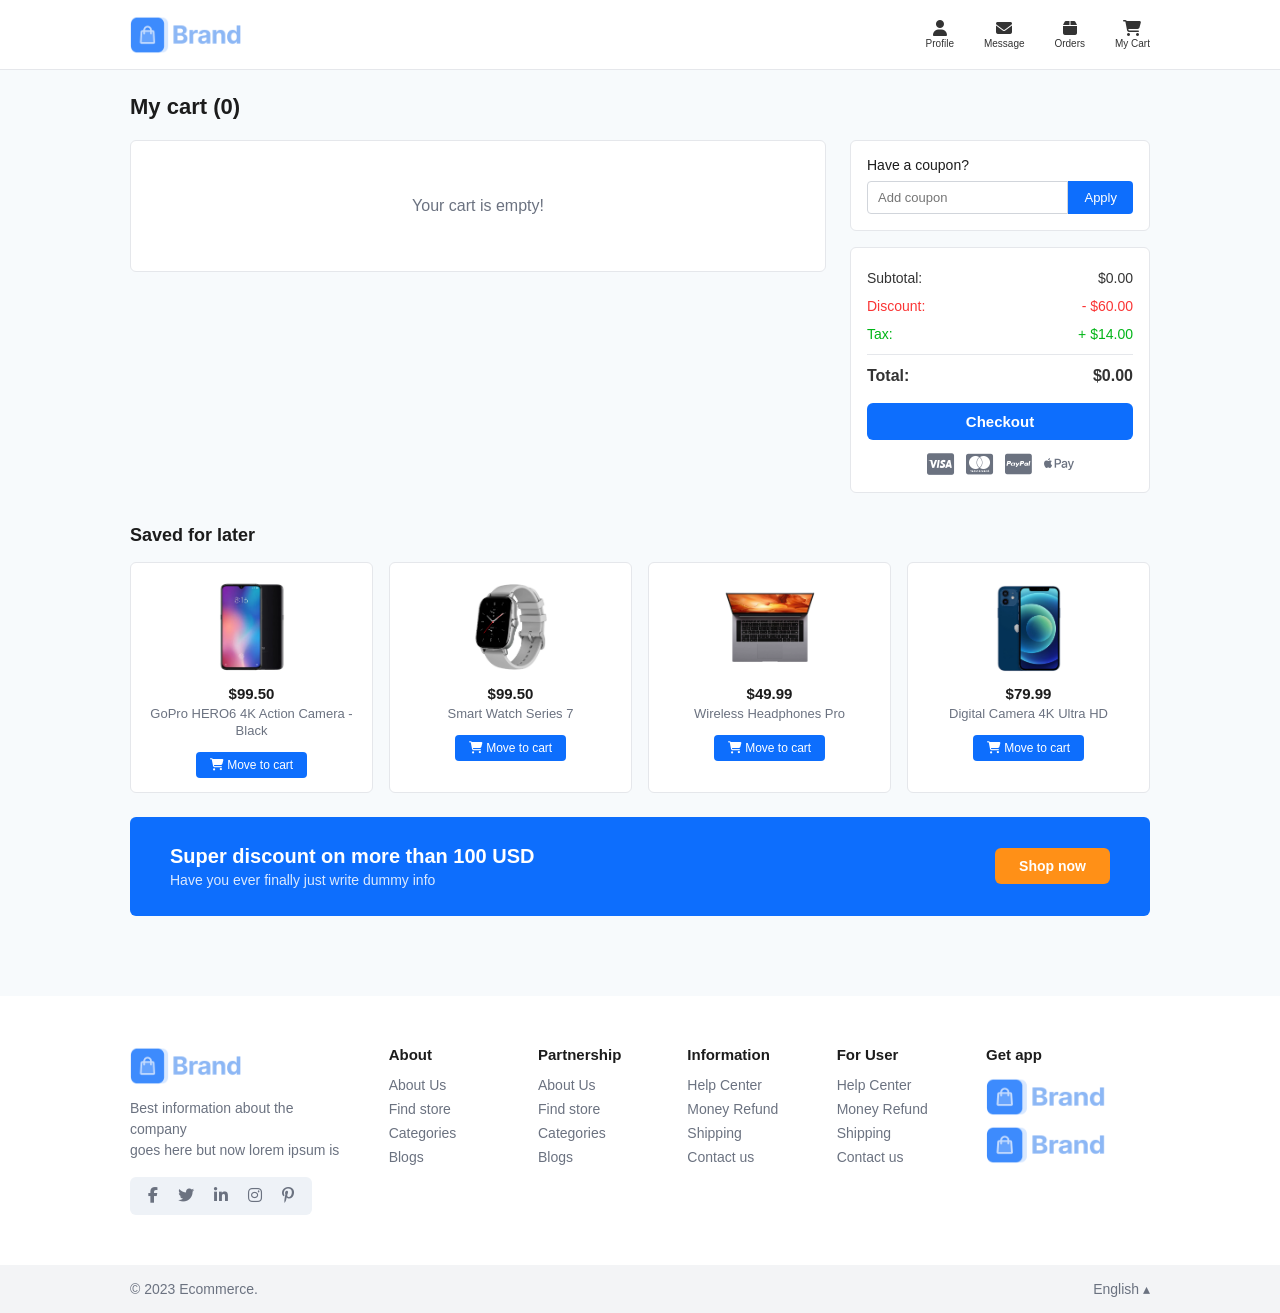
==== cart.html @ 54fa9e5b "Initial commit: complete ecommerce frontend with Home, Product Listing, Product Details, and Cart pa" ====
<!DOCTYPE html>
<html lang="en">
<head>
  <meta charset="UTF-8">
  <meta name="viewport" content="width=device-width, initial-scale=1.0">
  <title>Ecommerce - My Cart</title>
  <link rel="stylesheet" href="https://cdnjs.cloudflare.com/ajax/libs/font-awesome/6.5.0/css/all.min.css">
  <link rel="stylesheet" href="style.css">
</head>
<body>

<header>
  <div id="header">
    <button id="hamburger" class="ham" aria-label="Open menu">
      <i class="fa-solid fa-bars"></i>
    </button>
    <div class="logo">
      <a href="index.html"><img src="assets/Layout/Brand/logo-colored.png" alt="logo"></a>
    </div>
    <div class="head-icons">
      <a href="#" class="icon"><i class="fa-solid fa-user"></i><span>Profile</span></a>
      <a href="#" class="icon"><i class="fa-solid fa-envelope"></i><span>Message</span></a>
      <a href="#" class="icon"><i class="fa-solid fa-box"></i><span>Orders</span></a>
      <a href="cart.html" class="icon"><i class="fa-solid fa-cart-shopping"></i><span>My Cart</span></a>
    </div>
  </div>
</header>

<nav id="mobile-drawer" class="mobile-drawer" aria-hidden="true">
  <button id="drawer-close" class="drawer-close"><i class="fa-solid fa-xmark"></i></button>
  <ul>
    <li><a href="list_view.html">All category</a></li>
    <li><a href="#">Hot offers</a></li>
    <li><a href="#">Gift boxes</a></li>
    <li><a href="#">Projects</a></li>
    <li><a href="#">Help</a></li>
  </ul>
</nav>

<div class="cart-page">
  <h2 class="page-title" id="cartTitle">My cart (0)</h2>

  <div class="cart-grid">
    <div class="cart-main">
      <div class="cart-card" id="dynamic-cart-items">
        <p style="text-align:center;padding:40px 0;color:#6b7280">Your cart is empty!</p>
      </div>
    </div>

    <div class="cart-sidebar">
      <div class="coupon-section">
        <label>Have a coupon?</label>
        <div class="coupon-input">
          <input type="text" placeholder="Add coupon">
          <button class="btn-apply">Apply</button>
        </div>
      </div>

      <div class="summary-card">
        <div class="summary-row">
          <span>Subtotal:</span>
          <span id="subtotal-price">$0.00</span>
        </div>
        <div class="summary-row" style="color:#fa3434">
          <span>Discount:</span>
          <span>- $60.00</span>
        </div>
        <div class="summary-row" style="color:#00b517">
          <span>Tax:</span>
          <span>+ $14.00</span>
        </div>
        <div class="summary-row summary-total">
          <span>Total:</span>
          <span id="total-price">$0.00</span>
        </div>
        <button class="btn-checkout">Checkout</button>
        <div class="pay-icons">
          <i class="fab fa-cc-visa"></i>
          <i class="fab fa-cc-mastercard"></i>
          <i class="fab fa-cc-paypal"></i>
          <i class="fab fa-apple-pay"></i>
        </div>
      </div>
    </div>
  </div>

  <div class="saved-later-section">
    <h3>Saved for later</h3>
    <div class="saved-grid">
      <div class="saved-card">
        <div class="img-box"><img src="assets/Image/tech/tech-3.png" alt=""></div>
        <div class="saved-price">$99.50</div>
        <p class="saved-name">GoPro HERO6 4K Action Camera - Black</p>
        <button class="btn-move-cart"><i class="fa fa-shopping-cart"></i> Move to cart</button>
      </div>
      <div class="saved-card">
        <div class="img-box"><img src="assets/Image/tech/tech-8.png" alt=""></div>
        <div class="saved-price">$99.50</div>
        <p class="saved-name">Smart Watch Series 7</p>
        <button class="btn-move-cart"><i class="fa fa-shopping-cart"></i> Move to cart</button>
      </div>
      <div class="saved-card">
        <div class="img-box"><img src="assets/Image/tech/tech-7.png" alt=""></div>
        <div class="saved-price">$49.99</div>
        <p class="saved-name">Wireless Headphones Pro</p>
        <button class="btn-move-cart"><i class="fa fa-shopping-cart"></i> Move to cart</button>
      </div>
      <div class="saved-card">
        <div class="img-box"><img src="assets/Image/tech/tech-4.png" alt=""></div>
        <div class="saved-price">$79.99</div>
        <p class="saved-name">Digital Camera 4K Ultra HD</p>
        <button class="btn-move-cart"><i class="fa fa-shopping-cart"></i> Move to cart</button>
      </div>
    </div>
  </div>

  <div class="promo-banner">
    <div>
      <h2 class="promo-main-text">Super discount on more than 100 USD</h2>
      <p class="promo-sub-text">Have you ever finally just write dummy info</p>
    </div>
    <button class="promo-shop-btn">Shop now</button>
  </div>
</div>

<div class="footer">
  <div class="footer-grid">
    <div>
      <div class="brand"><img src="assets/Layout/Brand/logo-colored.png" alt=""></div>
      <p>Best information about the company <br> goes here but now lorem ipsum is</p>
      <div class="social">
        <a href="#"><i class="fa-brands fa-facebook-f"></i></a>
        <a href="#"><i class="fa-brands fa-twitter"></i></a>
        <a href="#"><i class="fa-brands fa-linkedin-in"></i></a>
        <a href="#"><i class="fa-brands fa-instagram"></i></a>
        <a href="#"><i class="fa-brands fa-pinterest-p"></i></a>
      </div>
    </div>
    <div>
      <h6>About</h6>
      <ul>
        <li>About Us</li>
        <li>Find store</li>
        <li>Categories</li>
        <li>Blogs</li>
      </ul>
    </div>
    <div>
      <h6>Partnership</h6>
      <ul>
        <li>About Us</li>
        <li>Find store</li>
        <li>Categories</li>
        <li>Blogs</li>
      </ul>
    </div>
    <div>
      <h6>Information</h6>
      <ul>
        <li>Help Center</li>
        <li>Money Refund</li>
        <li>Shipping</li>
        <li>Contact us</li>
      </ul>
    </div>
    <div>
      <h6>For User</h6>
      <ul>
        <li>Help Center</li>
        <li>Money Refund</li>
        <li>Shipping</li>
        <li>Contact us</li>
      </ul>
    </div>
    <div class="apps">
      <h6>Get app</h6>
      <img src="assets/Layout/Brand/logo-colored.png" alt="App Store" style="height:40px;margin-bottom:8px">
      <img src="assets/Layout/Brand/logo-colored.png" alt="Google Play" style="height:40px">
    </div>
  </div>
</div>

<div class="bottom-bar">
  <div class="bottom-inner">
    <span>&copy; 2023 Ecommerce.</span>
    <span>English &blacktriangle;</span>
  </div>
</div>

<script src="script.js"></script>
</body>
</html>
---- style.css ----
* {
  margin: 0;
  padding: 0;
  box-sizing: border-box;
}

body {
  font-family: -apple-system, BlinkMacSystemFont, "Segoe UI", Roboto, Helvetica, Arial, sans-serif;
  background: #f7fafc;
  color: #1c1c1c;
  width: 100%;
}

a { text-decoration: none; color: inherit; }
ul { list-style: none; }
img { max-width: 100%; display: block; }
button { cursor: pointer; font-family: inherit; }
input, select, textarea { font-family: inherit; outline: none; }

.container {
  max-width: 1440px;
  margin: 0 auto;
  padding: 0 130px;
}

header {
  width: 100%;
  height: 70px;
  background: #fff;
  border-bottom: 1px solid #e5e7eb;
  display: flex;
  align-items: center;
}

#header {
  display: flex;
  align-items: center;
  justify-content: space-between;
  width: 100%;
  max-width: 1440px;
  margin: 0 auto;
  padding: 0 130px;
  height: 50px;
}

.ham { display: none; background: none; border: none; font-size: 22px; color: #333; }

.logo img { height: 40px; width: auto; }

.search_bar {
  display: flex;
  align-items: center;
  width: 54%;
  height: 36px;
}

.search_bar .search {
  width: 55%;
  height: 100%;
  padding: 0 12px;
  border: 2px solid #0d6efd;
  border-right: none;
  border-radius: 6px 0 0 6px;
  font-size: 13px;
}

.search_bar .category {
  width: 30%;
  height: 100%;
  border: 2px solid #0d6efd;
  border-left: none;
  border-right: none;
  padding: 0 8px;
  font-size: 13px;
  background: #fff;
  cursor: pointer;
}

.search_btn {
  width: 15%;
  height: 100%;
  border: 2px solid #0d6efd;
  border-left: none;
  border-radius: 0 6px 6px 0;
  background: #0d6efd;
  color: #fff;
  font-size: 13px;
  font-weight: 500;
  transition: background 0.2s;
}

.search_btn:hover { background: #0b5ed7; }

.head-icons {
  width: 22%;
  display: flex;
  justify-content: space-between;
}

.head-icons .icon {
  display: flex;
  flex-direction: column;
  align-items: center;
  font-size: 10px;
  color: #333;
  transition: color 0.2s;
}

.head-icons .icon i { font-size: 16px; margin-bottom: 2px; }
.head-icons .icon:hover { color: #0d6efd; }

.main-nav {
  width: 100%;
  background: #fff;
  border-bottom: 1px solid #e5e7eb;
  display: flex;
  justify-content: center;
}

.main-nav-inner {
  display: flex;
  justify-content: space-between;
  align-items: center;
  width: 100%;
  max-width: 1440px;
  padding: 0 130px;
  height: 48px;
}

.nav-left { display: flex; align-items: center; gap: 4px; }

.hamburger {
  display: flex;
  align-items: center;
  gap: 6px;
  background: none;
  border: none;
  font-size: 14px;
  font-weight: 500;
  color: #333;
  padding: 4px 12px 4px 4px;
}

.hamburger i { font-size: 18px; }
.hamburger:hover { color: #0d6efd; }

.nav-links { display: flex; align-items: center; gap: 2px; }

.nav-links li a {
  font-size: 13px;
  color: #333;
  padding: 6px 10px;
  border-radius: 4px;
  transition: all 0.2s;
}

.nav-links li a:hover { color: #0d6efd; background: #f0f4ff; }

.nav-links select {
  font-size: 13px;
  border: none;
  background: none;
  padding: 6px 4px;
  cursor: pointer;
  color: #333;
}

.nav-right { display: flex; align-items: center; gap: 12px; }

.nav-right select {
  font-size: 13px;
  border: none;
  background: none;
  cursor: pointer;
  color: #333;
  padding: 4px;
}

.ship-to {
  display: flex;
  align-items: center;
  gap: 6px;
  font-size: 13px;
  cursor: pointer;
  position: relative;
}

.ship-to .flag-icon { width: 20px; height: 14px; object-fit: cover; border-radius: 2px; }

.dropdown-content {
  display: none;
  position: absolute;
  top: 100%;
  left: 0;
  background: #fff;
  border: 1px solid #e5e7eb;
  border-radius: 6px;
  box-shadow: 0 4px 12px rgba(0,0,0,0.1);
  z-index: 100;
  min-width: 160px;
}

.dropdown-content.show { display: block; }

.dropdown-content a {
  display: flex;
  align-items: center;
  gap: 8px;
  padding: 8px 12px;
  font-size: 13px;
  transition: background 0.2s;
}

.dropdown-content a:hover { background: #f0f4ff; }

.dropdown-content a img { width: 20px; height: 14px; object-fit: cover; border-radius: 2px; }

.hero_section {
  max-width: 1440px;
  margin: 0 auto;
  padding: 20px 130px;
  display: flex;
  flex-direction: column;
  gap: 20px;
}

.section1 {
  display: flex;
  gap: 10px;
  background: #fff;
  border-radius: 6px;
  padding: 15px;
  height: 380px;
}

.type_list {
  width: 21%;
  height: 100%;
}

.type_list ul { display: flex; flex-direction: column; }

.type_list ul li {
  padding: 8px 0 8px 4px;
}

.type_list ul li a {
  font-size: 14px;
  color: #333;
  padding: 8px 12px;
  border-radius: 6px;
  display: block;
  transition: all 0.2s;
}

.type_list ul li a:hover {
  color: #0d6efd;
  background: #f0f4ff;
  font-weight: 500;
}

.image_sec {
  width: 67%;
  height: 100%;
  background-image: url('assets/Image/backgrounds/hero-banner.png');
  background-size: cover;
  background-position: center;
  border-radius: 6px;
  display: flex;
  align-items: center;
}

.img_content { margin-left: 40px; }

.img_content .p {
  font-size: 22px;
  font-weight: 500;
  color: #333;
}

.img_content h2 {
  font-size: 30px;
  font-weight: 700;
  color: #1c1c1c;
  margin-top: 4px;
}

.img_content .learn-more {
  margin-top: 20px;
  padding: 10px 24px;
  font-size: 14px;
  font-weight: 600;
  color: #1c1c1c;
  background: #dee2e7;
  border: none;
  border-radius: 6px;
  transition: all 0.3s;
}

.img_content .learn-more:hover {
  color: #fff;
  background: #0d6efd;
}

.widget-container {
  width: 22%;
  height: 100%;
  display: flex;
  flex-direction: column;
  gap: 8px;
}

.card {
  border-radius: 6px;
  padding: 12px;
  flex: 1;
  display: flex;
  flex-direction: column;
  justify-content: center;
}

.card-user { background: #eef7ff; }

.user-header {
  display: flex;
  align-items: center;
  gap: 10px;
  margin-bottom: 8px;
}

.avatar {
  width: 44px;
  height: 44px;
  background: #cce5ff;
  border-radius: 50%;
  display: flex;
  align-items: center;
  justify-content: center;
}

.avatar svg { width: 26px; height: 26px; fill: #fff; }

.greeting { font-size: 14px; color: #333; line-height: 1.4; }

.btn-group { display: flex; flex-direction: column; gap: 4px; }

.btn { width: 100%; padding: 7px; border-radius: 6px; font-size: 13px; font-weight: 600; border: none; transition: all 0.3s; }

.btn-primary { background: #0d6efd; color: #fff; }
.btn-primary:hover { background: #0b5ed7; }

.btn-secondary { background: #fff; color: #0d6efd; box-shadow: 0 1px 4px rgba(0,0,0,0.08); }
.btn-secondary:hover { background: #f0f4ff; }

.card-promo { background: #f5883d; color: #fff; }
.card-promo p { font-size: 14px; line-height: 1.4; }

.card-quote { background: #5bc0c4; color: #fff; }
.card-quote p { font-size: 14px; line-height: 1.4; }

.section-wrapper {
  background: #fff;
  border: 1px solid #e5e7eb;
  border-radius: 6px;
  overflow: hidden;
  display: flex;
}

.deals-info {
  width: 250px;
  padding: 20px;
  border-right: 1px solid #e5e7eb;
  flex-shrink: 0;
}

.deals-info h3 { font-size: 18px; font-weight: 600; margin-bottom: 4px; }
.deals-info p { font-size: 13px; color: #8b96a5; }

.countdown {
  display: flex;
  gap: 6px;
  margin-top: 16px;
}

.timer-box {
  background: #606060;
  color: #fff;
  padding: 8px;
  border-radius: 4px;
  text-align: center;
  width: 48px;
}

.timer-box span { font-size: 10px; display: block; }

.deals-flex-container {
  display: flex;
  flex: 1;
}

.deal-item {
  flex: 1;
  padding: 15px;
  text-align: center;
  border-right: 1px solid #eee;
  display: flex;
  flex-direction: column;
  align-items: center;
  justify-content: center;
}

.deal-item:last-child { border-right: none; }

.deal-item img {
  width: 100px;
  height: 100px;
  object-fit: contain;
  transition: transform 0.3s;
}

.deal-item:hover img { transform: scale(1.15); }

.deal-item p { font-size: 13px; color: #333; margin-top: 8px; }

.discount-tag {
  background: #ffe3e3;
  color: #eb001b;
  padding: 3px 10px;
  border-radius: 20px;
  font-size: 11px;
  margin-top: 6px;
  font-weight: 600;
}

.banner-side {
  width: 280px;
  flex-shrink: 0;
  background-size: cover;
  background-position: center;
  display: flex;
  align-items: center;
}

.banner_content { margin-left: 20px; }

.banner_content h3 {
  font-size: 22px;
  font-weight: 700;
  color: #1c1c1c;
  line-height: 1.2;
}

.source-btn {
  background: #fff;
  border: none;
  padding: 8px 16px;
  border-radius: 6px;
  margin-top: 16px;
  font-weight: 600;
  cursor: pointer;
  transition: all 0.3s;
}

.source-btn:hover { background: #0d6efd; color: #fff; }

.items-container-flex {
  display: flex;
  flex-wrap: wrap;
  flex: 1;
}

.flex-item {
  width: 25%;
  padding: 12px;
  border-right: 1px solid #eee;
  border-bottom: 1px solid #eee;
  display: flex;
  justify-content: space-between;
  align-items: center;
}

.flex-item:nth-child(4n) { border-right: none; }
.flex-item:nth-last-child(-n+4) { border-bottom: none; }

.flex-item .text h4 { font-size: 14px; font-weight: 600; }
.flex-item .text p { font-size: 12px; color: #8b96a5; margin-top: 2px; }

.flex-item img {
  width: 70px;
  height: 70px;
  object-fit: contain;
  transition: transform 0.3s;
}

.flex-item:hover img { transform: scale(1.2); }

.section-5 {
  display: flex;
  justify-content: space-between;
  align-items: center;
  padding: 40px;
  background: linear-gradient(135deg, #1a365d 0%, #2a4a7f 100%);
  color: #fff;
  min-height: 320px;
}

.inquiry-content { max-width: 440px; }

.inquiry-content h2 {
  font-size: 28px;
  font-weight: 600;
  line-height: 1.2;
  margin-bottom: 12px;
}

.inquiry-content p {
  font-size: 15px;
  opacity: 0.9;
  line-height: 1.5;
}

.inquiry-form-card {
  background: #fff;
  padding: 28px;
  border-radius: 8px;
  width: 460px;
  color: #1c1c1c;
  box-shadow: 0 4px 20px rgba(0,0,0,0.15);
}

.inquiry-form-card h3 {
  font-size: 18px;
  margin-bottom: 16px;
  font-weight: 600;
}

.form-group { margin-bottom: 12px; }

.form-group input,
.form-group textarea,
.form-group select {
  width: 100%;
  padding: 10px 12px;
  border: 1px solid #e3e8ee;
  border-radius: 6px;
  font-size: 14px;
}

.form-group textarea { height: 70px; resize: none; }

.form-row-flex { display: flex; gap: 10px; }
.form-row-flex .form-group { flex: 1; }

.btn-inquiry {
  background: #0d6efd;
  color: #fff;
  border: none;
  padding: 11px 24px;
  border-radius: 6px;
  font-weight: 600;
  font-size: 14px;
  transition: background 0.2s;
}

.btn-inquiry:hover { background: #0b5ed7; }

.main-Section_6 { margin-top: 20px; }

.ttl {
  font-size: 20px;
  font-weight: 600;
  margin-bottom: 20px;
  color: #333;
}

.grid-container {
  display: grid;
  grid-template-columns: repeat(5, 1fr);
  gap: 16px;
}

.product-card1 {
  background: #fff;
  border: 1px solid #e5e7eb;
  border-radius: 8px;
  padding: 14px;
  display: flex;
  flex-direction: column;
  transition: box-shadow 0.3s, transform 0.3s;
}

.product-card1:hover {
  box-shadow: 0 4px 12px rgba(0,0,0,0.1);
  transform: translateY(-2px);
}

.img-box {
  height: 130px;
  display: flex;
  align-items: center;
  justify-content: center;
  margin-bottom: 10px;
}

.img-box img {
  max-height: 100%;
  max-width: 100%;
  object-fit: contain;
  transition: transform 0.3s;
}

.img-box:hover img { transform: scale(1.15); }

.product-card1 .price {
  font-weight: 700;
  font-size: 16px;
  color: #1c1c1c;
}

.product-card1 .desc {
  font-size: 13px;
  color: #6b7280;
  margin-top: 4px;
  line-height: 1.3;
}

.services-wrapper { margin-top: 20px; }
.services-wrapper h3 { font-size: 18px; font-weight: 600; margin-bottom: 16px; }

.services-grid {
  display: grid;
  grid-template-columns: repeat(4, 1fr);
  gap: 16px;
}

.service-card {
  border: 1px solid #e5e7eb;
  background: #fff;
  border-radius: 8px;
  overflow: hidden;
  transition: box-shadow 0.3s, transform 0.3s;
}

.service-card:hover {
  box-shadow: 0 4px 12px rgba(0,0,0,0.1);
  transform: translateY(-2px);
}

.service-img {
  height: 130px;
  background-size: cover;
  background-position: center;
  position: relative;
}

.service-icon {
  width: 42px;
  height: 42px;
  background: #e6effa;
  border-radius: 50%;
  display: flex;
  align-items: center;
  justify-content: center;
  position: absolute;
  right: 12px;
  bottom: -21px;
  box-shadow: 0 2px 6px rgba(0,0,0,0.1);
}

.service-icon i { font-size: 18px; color: #0d6efd; }

.service-body {
  padding: 28px 14px 14px;
  font-size: 14px;
  font-weight: 500;
  color: #333;
}

.suppliers { margin: 40px 0; }
.suppliers h3 { font-size: 18px; font-weight: 600; margin-bottom: 16px; }

.suppliers-grid {
  display: grid;
  grid-template-columns: repeat(5, 1fr);
  gap: 20px 40px;
}

.supplier {
  display: flex;
  align-items: center;
  gap: 10px;
}

.supplier img { width: 28px; height: 20px; object-fit: cover; border-radius: 2px; }

.supplier span {
  font-size: 14px;
  font-weight: 500;
  display: block;
}

.supplier small {
  font-size: 12px;
  color: #6b7280;
}

.newsletter {
  background: #e5e7eb;
  padding: 50px 0;
  text-align: center;
  width: 100%;
}

.newsletter-inner {
  max-width: 500px;
  margin: 0 auto;
}

.newsletter h3 { font-size: 20px; font-weight: 600; margin-bottom: 6px; }
.newsletter p { font-size: 14px; color: #6b7280; margin-bottom: 20px; }

.newsletter-form {
  display: flex;
  justify-content: center;
}

.newsletter-form input {
  padding: 10px 14px;
  width: 300px;
  border: 1px solid #d1d5db;
  border-radius: 6px 0 0 6px;
  font-size: 14px;
}

.newsletter-form button {
  padding: 10px 20px;
  border: none;
  background: #0d6efd;
  color: #fff;
  border-radius: 0 6px 6px 0;
  font-size: 14px;
  font-weight: 500;
  transition: background 0.2s;
}

.newsletter-form button:hover { background: #0b5ed7; }

.footer {
  background: #fff;
  padding: 50px 130px;
  width: 100%;
}

.footer-grid {
  display: grid;
  grid-template-columns: 2fr 1fr 1fr 1fr 1fr 1.5fr;
  gap: 40px;
  max-width: 1440px;
  margin: 0 auto;
}

.footer .brand img { height: 40px; margin-bottom: 12px; }

.footer p {
  font-size: 14px;
  color: #6b7280;
  line-height: 1.5;
  margin-bottom: 16px;
}

.social {
  display: flex;
  gap: 0;
  background: #eef2f7;
  border-radius: 6px;
  padding: 6px 8px;
  width: fit-content;
}

.social a {
  color: #6b7280;
  font-size: 16px;
  padding: 4px 10px;
  transition: color 0.2s;
}

.social a:hover { color: #0d6efd; }

.footer h6 {
  font-size: 15px;
  font-weight: 600;
  margin-bottom: 14px;
}

.footer ul li {
  font-size: 14px;
  color: #6b7280;
  margin-bottom: 8px;
  cursor: pointer;
  transition: color 0.2s;
}

.footer ul li:hover { color: #0d6efd; }

.apps img {
  width: 140px;
  margin-bottom: 8px;
}

.bottom-bar {
  background: #f3f4f6;
  padding: 16px 130px;
  width: 100%;
}

.bottom-inner {
  display: flex;
  justify-content: space-between;
  font-size: 14px;
  color: #6b7280;
  max-width: 1440px;
  margin: 0 auto;
}

/* ===== Product Listing Page ===== */
.listing-container {
  max-width: 1440px;
  margin: 0 auto;
  padding: 16px 130px 40px;
}

.breadcrumb {
  font-size: 13px;
  color: #888;
  margin-bottom: 16px;
}

.listing-layout {
  display: flex;
  gap: 24px;
}

.sidebar {
  width: 240px;
  flex-shrink: 0;
}

.filter-group {
  border-top: 1px solid #e5e7eb;
  padding: 16px 0;
}

.filter-group h3 {
  font-size: 14px;
  font-weight: 600;
  margin-bottom: 10px;
}

.filter-group ul { font-size: 13px; color: #555; }
.filter-group ul li { margin: 7px 0; cursor: pointer; }
.filter-group ul li:hover { color: #0d6efd; }

.filter-group label {
  display: flex;
  align-items: center;
  gap: 6px;
  font-size: 13px;
  margin: 6px 0;
  color: #444;
  cursor: pointer;
}

.see-all { color: #0d6efd; font-size: 12px; cursor: pointer; margin-top: 4px; }

.price-inputs { display: flex; gap: 6px; margin: 10px 0; }
.price-inputs input {
  width: 50%;
  padding: 7px;
  border: 1px solid #d1d5db;
  border-radius: 4px;
  font-size: 12px;
}

.apply-btn {
  width: 100%;
  padding: 7px;
  color: #0d6efd;
  background: #fff;
  border: 1px solid #d1d5db;
  border-radius: 4px;
  font-weight: 600;
  font-size: 12px;
  transition: all 0.2s;
}

.apply-btn:hover { background: #0d6efd; color: #fff; }

.listing-content { flex: 1; }

.top-bar {
  display: flex;
  justify-content: space-between;
  align-items: center;
  background: #fff;
  padding: 10px 16px;
  border: 1px solid #e5e7eb;
  border-radius: 6px;
  margin-bottom: 16px;
}

.top-bar .items-count { font-size: 13px; color: #6b7280; }

.top-bar .sort-select {
  font-size: 13px;
  padding: 4px 8px;
  border: 1px solid #d1d5db;
  border-radius: 4px;
  background: #fff;
}

.view-switchers {
  display: flex;
  border: 1px solid #d1d5db;
  border-radius: 4px;
  overflow: hidden;
}

.view-switchers button {
  padding: 6px 12px;
  background: #fff;
  border: none;
  border-right: 1px solid #d1d5db;
  font-size: 16px;
  cursor: pointer;
  color: #6b7280;
  transition: all 0.2s;
}

.view-switchers button:last-child { border-right: none; }
.view-switchers button.active { background: #e9ecef; color: #0d6efd; }

.tags {
  margin-bottom: 16px;
  display: flex;
  gap: 8px;
  flex-wrap: wrap;
}

.tags span {
  border: 1px solid #0d6efd;
  color: #444;
  padding: 4px 12px;
  border-radius: 4px;
  font-size: 12px;
  display: flex;
  align-items: center;
  gap: 6px;
  cursor: pointer;
}

.tags .clear-all { color: #0d6efd; border: none; font-weight: 600; }

.grid-view {
  display: grid;
  grid-template-columns: repeat(3, 1fr);
  gap: 16px;
}

.list-view {
  display: flex;
  flex-direction: column;
  gap: 12px;
}

.product-card {
  background: #fff;
  border: 1px solid #e5e7eb;
  border-radius: 6px;
  padding: 14px;
  position: relative;
  transition: box-shadow 0.3s;
}

.product-card:hover { box-shadow: 0 2px 8px rgba(0,0,0,0.08); }

.grid-view .product-img {
  width: 100%;
  height: 170px;
  object-fit: contain;
  margin-bottom: 10px;
}

.list-view .product-card {
  display: flex;
  gap: 20px;
  align-items: center;
}

.list-view .product-img {
  width: 160px;
  height: 160px;
  object-fit: contain;
  flex-shrink: 0;
}

.list-view .details { flex: 1; }
.list-view .description { font-size: 13px; color: #6b7280; margin: 6px 0; }

.product-card .price {
  font-weight: 700;
  font-size: 17px;
  color: #1c1c1c;
}

.old-price {
  color: #999;
  text-decoration: line-through;
  font-size: 13px;
  margin-left: 6px;
  font-weight: 400;
}

.product-card .title {
  font-size: 14px;
  margin: 6px 0;
  color: #333;
  font-weight: 500;
}

.rating {
  color: #ff9017;
  font-size: 13px;
  margin-bottom: 6px;
}

.wishlist {
  position: absolute;
  right: 12px;
  top: 12px;
  background: #fff;
  border: 1px solid #e5e7eb;
  padding: 5px 7px;
  border-radius: 4px;
  color: #0d6efd;
  cursor: pointer;
  font-size: 15px;
  transition: all 0.2s;
}

.wishlist:hover { background: #fee2e2; border-color: #fecaca; color: #ef4444; }

.pagination-bar {
  display: flex;
  justify-content: flex-end;
  align-items: center;
  gap: 12px;
  margin-top: 24px;
}

.pagination-info { font-size: 13px; color: #6b7280; }

.pagination-buttons {
  display: flex;
  border: 1px solid #d1d5db;
  border-radius: 6px;
  background: #fff;
  overflow: hidden;
}

.pagination-buttons button {
  padding: 7px 14px;
  border: none;
  border-right: 1px solid #d1d5db;
  background: #fff;
  cursor: pointer;
  font-size: 13px;
  transition: all 0.2s;
}

.pagination-buttons button:last-child { border-right: none; }
.pagination-buttons button.active { background: #0d6efd; color: #fff; }
.pagination-buttons button:hover:not(.active) { background: #f3f4f6; }

/* ===== Product Details Page ===== */
.product-detail-container {
  max-width: 1440px;
  margin: 0 auto;
  padding: 16px 130px 40px;
}

.detail-layout {
  display: flex;
  gap: 20px;
  margin-bottom: 20px;
}

.product-gallery {
  width: 340px;
  background: #fff;
  padding: 20px;
  border-radius: 6px;
  border: 1px solid #e5e7eb;
  flex-shrink: 0;
}

.main-image {
  width: 100%;
  height: 300px;
  display: flex;
  align-items: center;
  justify-content: center;
  margin-bottom: 12px;
  border: 1px solid #e5e7eb;
  border-radius: 4px;
  background: #f9fafb;
}

.main-image img {
  max-width: 100%;
  max-height: 100%;
  object-fit: contain;
}

.thumbnails {
  display: flex;
  gap: 8px;
}

.thumbnail {
  width: 48px;
  height: 48px;
  border: 1px solid #e5e7eb;
  border-radius: 4px;
  padding: 2px;
  cursor: pointer;
  transition: border-color 0.2s;
  background: #f9fafb;
}

.thumbnail.active { border-color: #0d6efd; }

.thumbnail img {
  width: 100%;
  height: 100%;
  object-fit: cover;
}

.product-info {
  flex: 1;
  background: #fff;
  padding: 20px;
  border-radius: 6px;
  border: 1px solid #e5e7eb;
}

.stock-status {
  color: #198754;
  font-size: 13px;
  font-weight: 500;
  display: flex;
  align-items: center;
  gap: 4px;
  margin-bottom: 8px;
}

.product-title {
  font-size: 20px;
  font-weight: 600;
  margin-bottom: 10px;
  line-height: 1.3;
}

.product-meta {
  display: flex;
  align-items: center;
  gap: 16px;
  font-size: 13px;
  color: #6b7280;
  margin-bottom: 16px;
}

.pricing-tiers {
  display: flex;
  background: #fef4ea;
  padding: 14px;
  border-radius: 6px;
  margin-bottom: 20px;
}

.tier {
  flex: 1;
  border-right: 1px solid #f2e2d5;
  padding: 0 14px;
}

.tier:last-child { border-right: none; }
.tier:first-child { padding-left: 0; color: #d9381e; }

.tier-price {
  font-size: 18px;
  font-weight: 700;
  margin-bottom: 2px;
}

.tier-qty { font-size: 12px; color: #888; }

.details-list {
  display: grid;
  grid-template-columns: 120px 1fr;
  gap: 10px;
  font-size: 14px;
  border-top: 1px solid #f0f0f0;
  padding-top: 16px;
}

.details-label { color: #888; }
.details-value { color: #333; }

.supplier-card {
  width: 280px;
  background: #fff;
  padding: 20px;
  border-radius: 6px;
  border: 1px solid #e5e7eb;
  flex-shrink: 0;
}

.supplier-header {
  display: flex;
  align-items: center;
  gap: 12px;
  margin-bottom: 16px;
  border-bottom: 1px solid #f0f0f0;
  padding-bottom: 14px;
}

.supplier-avatar {
  width: 40px;
  height: 40px;
  background: #c4f1e5;
  color: #1aa179;
  display: flex;
  align-items: center;
  justify-content: center;
  font-size: 20px;
  font-weight: bold;
  border-radius: 4px;
}

.supplier-name-block .title { font-size: 12px; color: #6b7280; }
.supplier-name-block .name { font-size: 14px; font-weight: 600; }

.supplier-features { margin-bottom: 16px; }
.supplier-features li {
  font-size: 13px;
  color: #6b7280;
  margin-bottom: 8px;
  display: flex;
  align-items: center;
  gap: 6px;
}

.supplier-card .btn {
  width: 100%;
  padding: 9px;
  text-align: center;
  border-radius: 4px;
  font-size: 14px;
  font-weight: 500;
  cursor: pointer;
  margin-bottom: 8px;
  border: 1px solid transparent;
  transition: all 0.2s;
}

.supplier-card .btn-primary { background: #0d6efd; color: #fff; }
.supplier-card .btn-primary:hover { background: #0b5ed7; }

.supplier-card .btn-outline {
  background: #fff;
  color: #0d6efd;
  border-color: #e5e7eb;
}

.supplier-card .btn-outline:hover { background: #f0f4ff; }

.save-for-later {
  text-align: center;
  font-size: 13px;
  color: #0d6efd;
  cursor: pointer;
  display: flex;
  align-items: center;
  justify-content: center;
  gap: 4px;
}

.detail-bottom {
  display: flex;
  gap: 20px;
  align-items: flex-start;
}

.detail-main-content {
  flex: 1;
  background: #fff;
  border-radius: 6px;
  border: 1px solid #e5e7eb;
}

.tabs {
  display: flex;
  border-bottom: 1px solid #e5e7eb;
  padding: 0 20px;
}

.tab {
  padding: 14px 20px;
  font-size: 14px;
  color: #6b7280;
  cursor: pointer;
  border-bottom: 2px solid transparent;
  transition: all 0.2s;
}

.tab.active { color: #0d6efd; border-bottom-color: #0d6efd; font-weight: 500; }

.tab-content { padding: 24px; }

.description-text {
  font-size: 14px;
  color: #6b7280;
  line-height: 1.6;
  margin-bottom: 20px;
}

.specs-table {
  width: 100%;
  border-collapse: collapse;
}

.specs-table td {
  border: 1px solid #e5e7eb;
  padding: 10px 14px;
  font-size: 13px;
}

.specs-table td:first-child {
  width: 30%;
  background: #fafafa;
  color: #6b7280;
}

.detail-sidebar {
  width: 280px;
  background: #fff;
  padding: 20px;
  border-radius: 6px;
  border: 1px solid #e5e7eb;
  flex-shrink: 0;
}

.detail-sidebar h4 {
  font-size: 14px;
  font-weight: 600;
  margin-bottom: 14px;
}

.rec-list { display: flex; flex-direction: column; gap: 14px; }

.rec-item {
  display: flex;
  gap: 10px;
  align-items: center;
}

.rec-img {
  width: 50px;
  height: 50px;
  border: 1px solid #e5e7eb;
  border-radius: 4px;
  display: flex;
  align-items: center;
  justify-content: center;
  background: #f9fafb;
  flex-shrink: 0;
}

.rec-img img { max-width: 90%; max-height: 90%; object-fit: contain; }

.rec-title {
  font-size: 13px;
  color: #333;
  margin-bottom: 2px;
  line-height: 1.2;
  display: -webkit-box;
  -webkit-line-clamp: 2;
  -webkit-box-orient: vertical;
  overflow: hidden;
}

.rec-price { font-size: 13px; color: #888; }

.related-products {
  background: #fff;
  border: 1px solid #e5e7eb;
  border-radius: 6px;
  padding: 20px;
  margin-top: 20px;
}

.related-title {
  font-size: 18px;
  font-weight: 600;
  margin-bottom: 20px;
}

.related-grid {
  display: grid;
  grid-template-columns: repeat(6, 1fr);
  gap: 16px;
}

.related-item {
  text-align: center;
}

.related-img-bg {
  background: #fff;
  border-radius: 6px;
  aspect-ratio: 1;
  display: flex;
  align-items: center;
  justify-content: center;
  margin-bottom: 8px;
  border: 1px solid #e5e7eb;
  padding: 8px;
}

.related-img-bg img {
  width: 100%;
  height: 100%;
  object-fit: contain;
}

.related-item-name {
  font-size: 13px;
  color: #555;
  margin-bottom: 4px;
  line-height: 1.3;
}

.related-item-price {
  font-size: 14px;
  color: #888;
}

.promo-banner {
  width: 100%;
  margin: 24px 0 40px;
  border-radius: 6px;
  padding: 28px 40px;
  background: #0d6efd;
  display: flex;
  justify-content: space-between;
  align-items: center;
  color: #fff;
}

.promo-main-text {
  font-size: 20px;
  font-weight: 600;
  margin-bottom: 4px;
}

.promo-sub-text { font-size: 14px; opacity: 0.85; }

.promo-shop-btn {
  background: #ff9017;
  color: #fff;
  border: none;
  padding: 10px 24px;
  border-radius: 6px;
  font-weight: 600;
  font-size: 14px;
  transition: background 0.2s;
}

.promo-shop-btn:hover { background: #e58213; }

/* ===== Cart Page ===== */
.cart-page {
  max-width: 1440px;
  margin: 0 auto;
  padding: 24px 130px 40px;
}

.page-title {
  font-size: 22px;
  font-weight: 600;
  margin-bottom: 20px;
}

.cart-grid {
  display: flex;
  gap: 24px;
}

.cart-main { flex: 1; }

.cart-card {
  background: #fff;
  border: 1px solid #e5e7eb;
  border-radius: 6px;
  padding: 16px;
}

.cart-item {
  display: flex;
  gap: 16px;
  padding: 16px 0;
  border-bottom: 1px solid #f0f0f0;
}

.cart-item:last-of-type { border-bottom: none; }

.cart-item .item-img {
  width: 100px;
  height: 100px;
  object-fit: contain;
  flex-shrink: 0;
  border: 1px solid #e5e7eb;
  border-radius: 4px;
  padding: 4px;
}

.item-info { flex: 1; }

.item-row {
  display: flex;
  justify-content: space-between;
  align-items: flex-start;
}

.item-title {
  font-size: 14px;
  font-weight: 500;
  color: #1c1c1c;
  flex: 1;
}

.item-price-block {
  text-align: right;
  flex-shrink: 0;
}

.item-price {
  font-size: 16px;
  font-weight: 700;
  color: #1c1c1c;
  display: block;
  margin-bottom: 4px;
}

.qty-dropdown {
  padding: 3px 6px;
  border: 1px solid #d1d5db;
  border-radius: 4px;
  font-size: 12px;
  background: #fff;
}

.item-details {
  font-size: 13px;
  color: #6b7280;
  margin: 4px 0;
}

.item-buttons {
  display: flex;
  gap: 12px;
  margin-top: 8px;
}

.btn-item {
  font-size: 13px;
  background: none;
  border: none;
  color: #6b7280;
  cursor: pointer;
  transition: color 0.2s;
}

.btn-item:hover { color: #0d6efd; }
.btn-remove:hover { color: #ef4444; }

.cart-footer-btns {
  display: flex;
  justify-content: space-between;
  padding: 16px 0 0;
}

.btn-blue {
  padding: 8px 16px;
  background: #0d6efd;
  color: #fff;
  border-radius: 6px;
  font-size: 13px;
  transition: background 0.2s;
}

.btn-blue:hover { background: #0b5ed7; }

.btn-outline {
  padding: 8px 16px;
  background: #fff;
  color: #6b7280;
  border: 1px solid #d1d5db;
  border-radius: 6px;
  font-size: 13px;
  transition: all 0.2s;
}

.btn-outline:hover { border-color: #0d6efd; color: #0d6efd; }

.cart-sidebar { width: 300px; flex-shrink: 0; }

.coupon-section {
  background: #fff;
  border: 1px solid #e5e7eb;
  border-radius: 6px;
  padding: 16px;
  margin-bottom: 16px;
}

.coupon-section label {
  font-size: 14px;
  font-weight: 500;
  display: block;
  margin-bottom: 8px;
}

.coupon-input {
  display: flex;
}

.coupon-input input {
  flex: 1;
  padding: 8px 10px;
  border: 1px solid #d1d5db;
  border-radius: 4px 0 0 4px;
  font-size: 13px;
}

.btn-apply {
  padding: 8px 16px;
  background: #0d6efd;
  color: #fff;
  border: none;
  border-radius: 0 4px 4px 0;
  font-size: 13px;
  transition: background 0.2s;
}

.btn-apply:hover { background: #0b5ed7; }

.summary-card {
  background: #fff;
  border: 1px solid #e5e7eb;
  border-radius: 6px;
  padding: 16px;
}

.summary-row {
  display: flex;
  justify-content: space-between;
  font-size: 14px;
  padding: 6px 0;
  color: #333;
}

.summary-total {
  border-top: 1px solid #e5e7eb;
  margin-top: 6px;
  padding-top: 12px;
  font-weight: 700;
  font-size: 16px;
}

.btn-checkout {
  width: 100%;
  padding: 10px;
  background: #0d6efd;
  color: #fff;
  border: none;
  border-radius: 6px;
  font-size: 15px;
  font-weight: 600;
  margin-top: 12px;
  transition: background 0.2s;
}

.btn-checkout:hover { background: #0b5ed7; }

.pay-icons {
  display: flex;
  justify-content: center;
  gap: 12px;
  margin-top: 12px;
  font-size: 24px;
  color: #6b7280;
}

.saved-later-section {
  margin-top: 32px;
}

.saved-later-section h3 {
  font-size: 18px;
  font-weight: 600;
  margin-bottom: 16px;
}

.saved-grid {
  display: grid;
  grid-template-columns: repeat(4, 1fr);
  gap: 16px;
}

.saved-card {
  background: #fff;
  border: 1px solid #e5e7eb;
  border-radius: 6px;
  padding: 14px;
  text-align: center;
}

.saved-card .img-box {
  height: 100px;
  margin-bottom: 8px;
}

.saved-card .img-box img {
  max-height: 100%;
  max-width: 100%;
  object-fit: contain;
}

.saved-price {
  font-size: 15px;
  font-weight: 700;
  color: #1c1c1c;
}

.saved-name {
  font-size: 13px;
  color: #6b7280;
  margin: 4px 0;
  line-height: 1.3;
}

.btn-move-cart {
  padding: 6px 14px;
  background: #0d6efd;
  color: #fff;
  border: none;
  border-radius: 4px;
  font-size: 12px;
  margin-top: 8px;
  transition: background 0.2s;
}

.btn-move-cart:hover { background: #0b5ed7; }

.mobile-drawer {
  position: fixed;
  top: 0;
  left: -320px;
  width: 280px;
  height: 100%;
  background: #fff;
  box-shadow: 2px 0 8px rgba(0,0,0,0.12);
  transition: left 0.25s ease;
  z-index: 1000;
  padding: 20px;
  overflow-y: auto;
}

.mobile-drawer.open { left: 0; }

.drawer-close {
  background: none;
  border: none;
  font-size: 20px;
  color: #333;
  margin-left: auto;
  display: block;
  margin-bottom: 16px;
  cursor: pointer;
}

.mobile-drawer ul li { margin: 8px 0; }

.mobile-drawer ul a {
  display: block;
  padding: 10px 12px;
  color: #333;
  font-weight: 500;
  border-radius: 6px;
  transition: all 0.2s;
}

.mobile-drawer ul a:hover { background: #f0f4ff; color: #0d6efd; }

#drawer-overlay {
  position: fixed;
  inset: 0;
  background: rgba(0,0,0,0.36);
  z-index: 900;
  opacity: 0;
  transition: opacity 0.2s ease;
  pointer-events: none;
}

#drawer-overlay.show { opacity: 1; pointer-events: auto; }
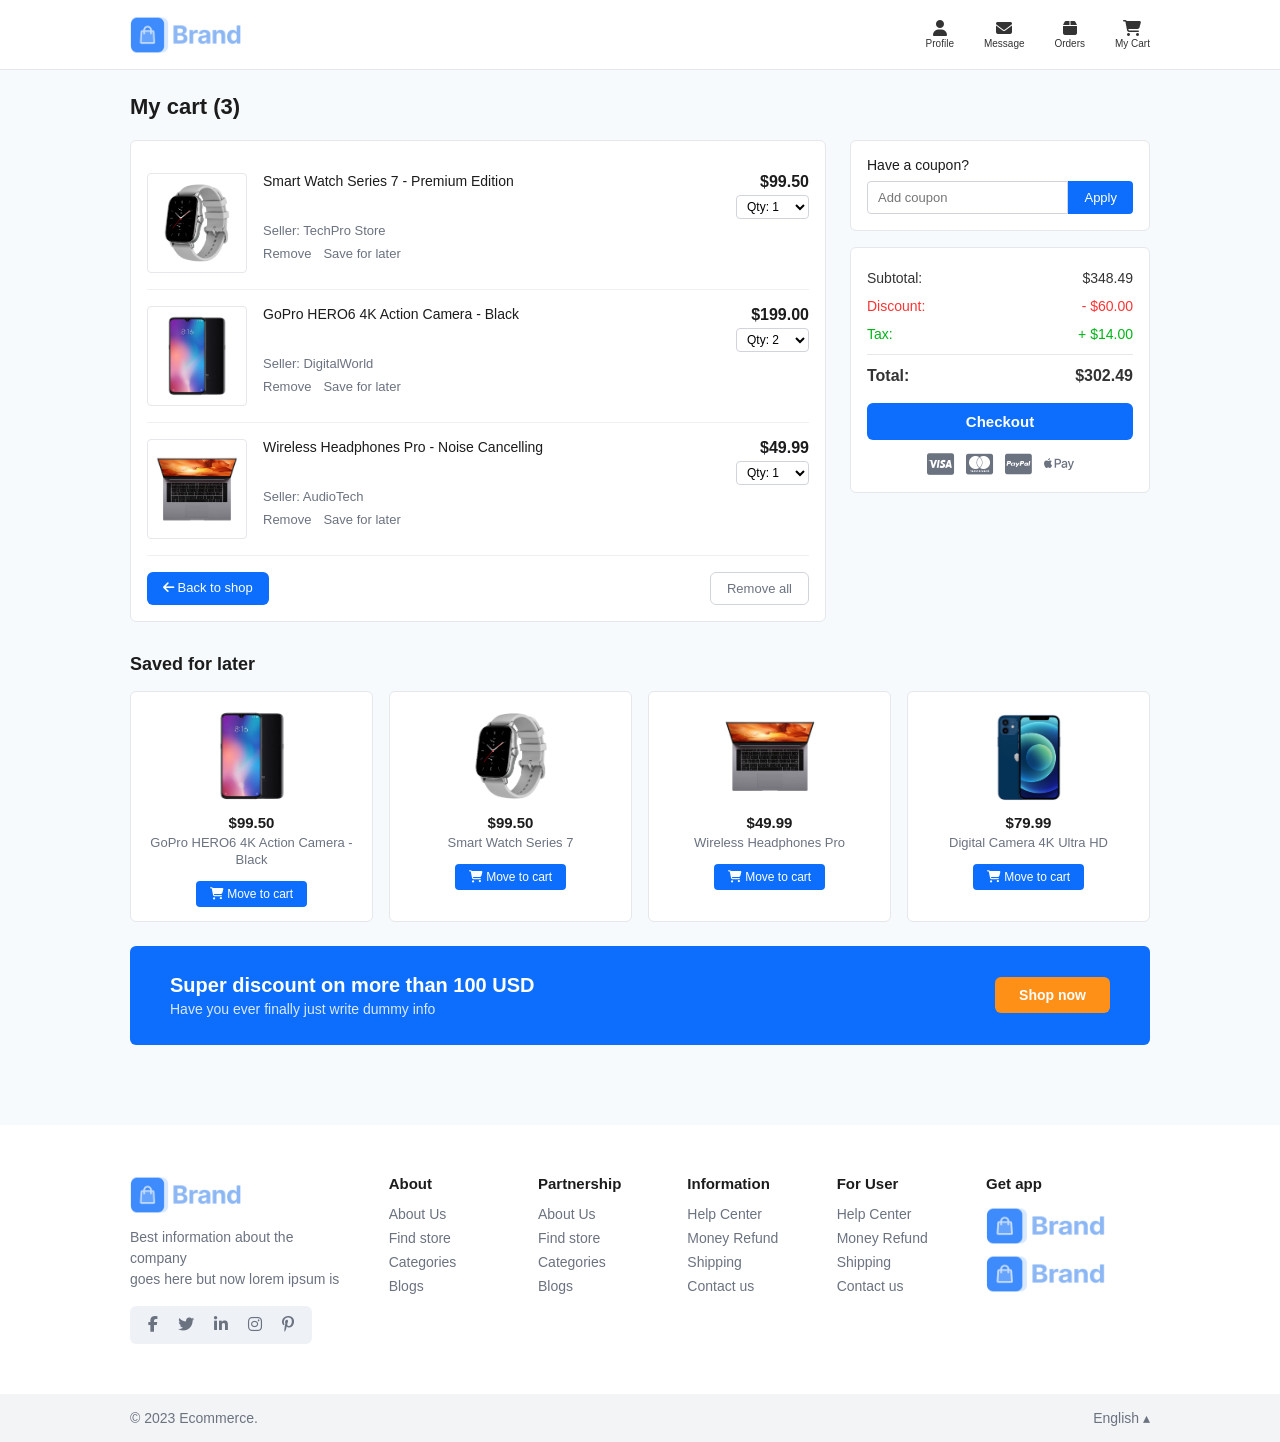
==== commit ec01d443: "feat: pre-populate cart with sample items, link all pages together" ====
--- a/cart.html
+++ b/cart.html
@@ -119,7 +119,7 @@
       <h2 class="promo-main-text">Super discount on more than 100 USD</h2>
       <p class="promo-sub-text">Have you ever finally just write dummy info</p>
     </div>
-    <button class="promo-shop-btn">Shop now</button>
+    <a href="list_view.html"><button class="promo-shop-btn">Shop now</button></a>
   </div>
 </div>
 
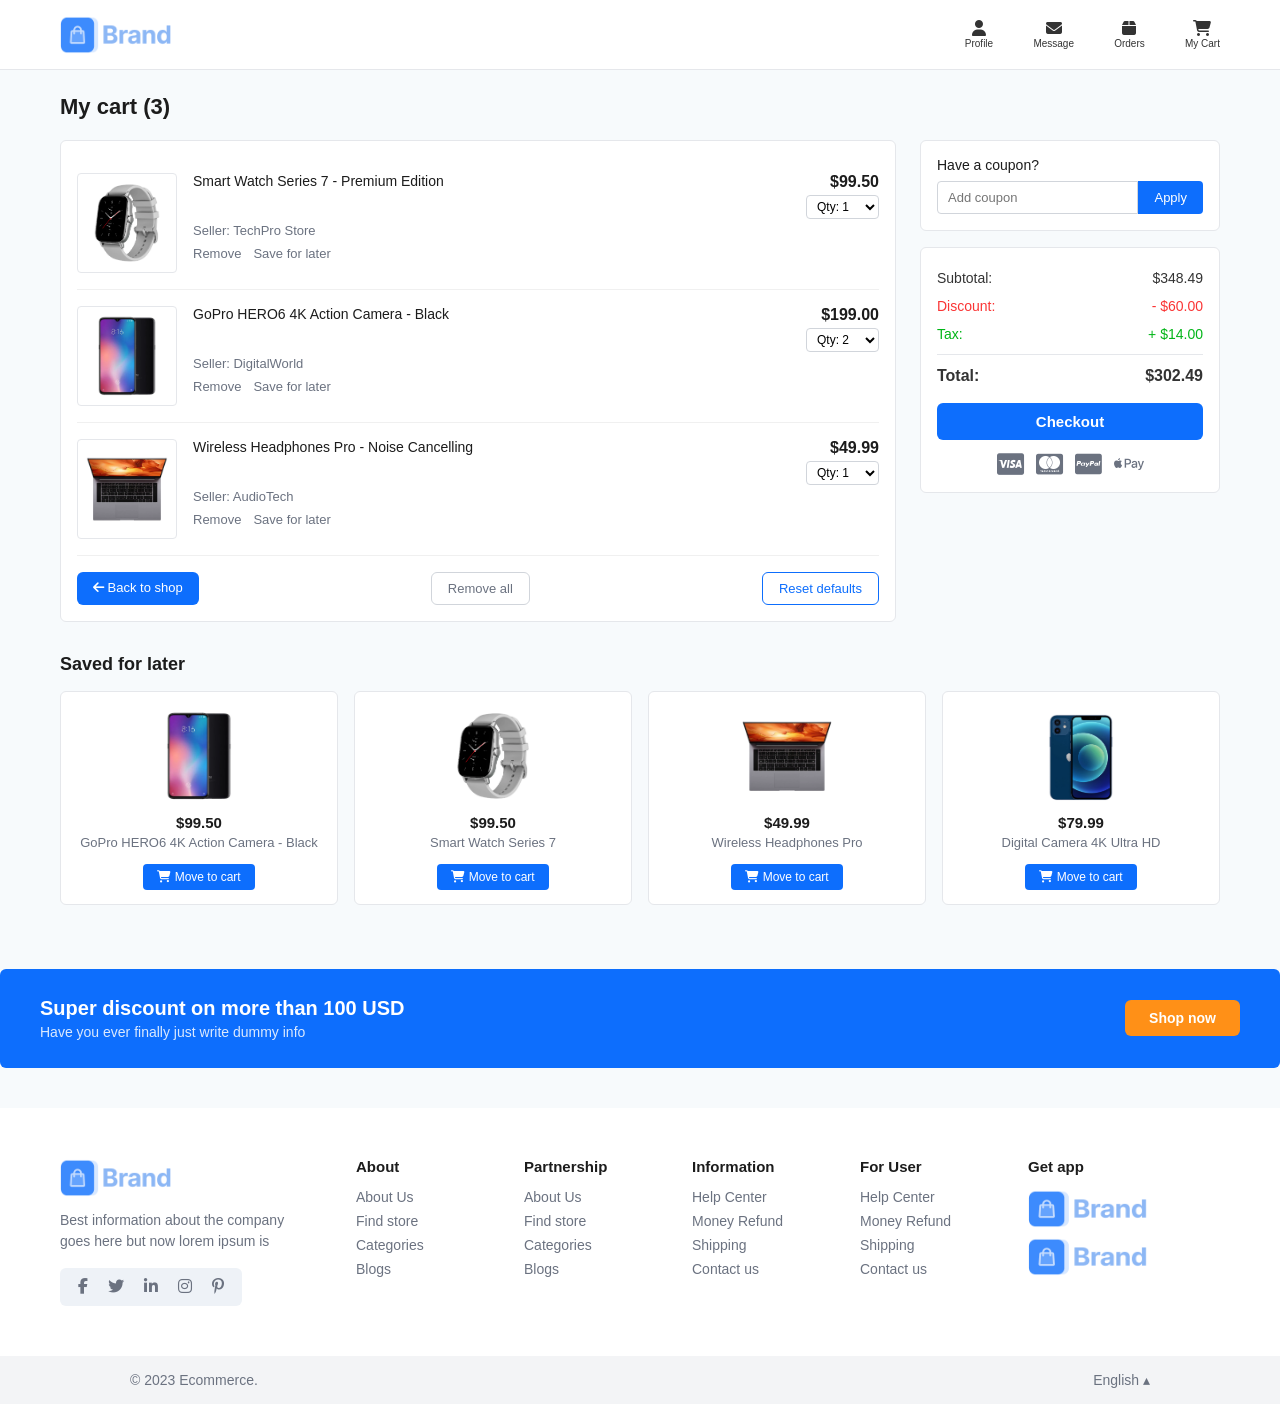
==== commit 4f191325: "fix: cart logic bugs, JS modernization, accessibility, responsive base styles, HTML validation" ====
--- a/cart.html
+++ b/cart.html
@@ -37,8 +37,8 @@
   </ul>
 </nav>
 
-<div class="cart-page">
-  <h2 class="page-title" id="cartTitle">My cart (0)</h2>
+<main><div class="cart-page">
+  <h1 class="page-title" id="cartTitle">My cart (0)</h1>
 
   <div class="cart-grid">
     <div class="cart-main">
@@ -114,14 +114,16 @@
     </div>
   </div>
 
+  </div>
+
   <div class="promo-banner">
     <div>
       <h2 class="promo-main-text">Super discount on more than 100 USD</h2>
       <p class="promo-sub-text">Have you ever finally just write dummy info</p>
     </div>
-    <a href="list_view.html"><button class="promo-shop-btn">Shop now</button></a>
+    <a href="list_view.html" class="promo-shop-btn">Shop now</a>
   </div>
-</div>
+</div></main>
 
 <div class="footer">
   <div class="footer-grid">
--- a/style.css
+++ b/style.css
@@ -1,3 +1,20 @@
+:root {
+  --color-primary: #0d6efd;
+  --color-primary-hover: #0b5ed7;
+  --color-accent: #fa3434;
+  --color-success: #00b517;
+  --color-bg: #f7fafc;
+  --color-white: #fff;
+  --color-text: #1c1c1c;
+  --color-muted: #6b7280;
+  --color-border: #e5e7eb;
+  --radius-sm: 6px;
+  --radius-md: 8px;
+  --radius-lg: 12px;
+  --shadow-sm: 0 1px 2px rgba(0,0,0,.06);
+  --shadow-md: 0 2px 8px rgba(0,0,0,.08);
+}
+
 * {
   margin: 0;
   padding: 0;
@@ -6,8 +23,8 @@
 
 body {
   font-family: -apple-system, BlinkMacSystemFont, "Segoe UI", Roboto, Helvetica, Arial, sans-serif;
-  background: #f7fafc;
-  color: #1c1c1c;
+  background: var(--color-bg);
+  color: var(--color-text);
   width: 100%;
 }
 
@@ -1823,3 +1840,65 @@
 }
 
 #drawer-overlay.show { opacity: 1; pointer-events: auto; }
+
+:focus-visible {
+  outline: 2px solid var(--color-primary);
+  outline-offset: 2px;
+}
+
+.sr-only {
+  position: absolute;
+  width: 1px;
+  height: 1px;
+  overflow: hidden;
+  clip: rect(0,0,0,0);
+  white-space: nowrap;
+  border: 0;
+}
+
+.cart-empty-msg {
+  text-align: center;
+  padding: 40px 0;
+  color: var(--color-muted);
+}
+
+@media (max-width: 1280px) {
+  #header, .hero_section, .newsletter-inner, .cart-page,
+  .listing-container, .product-detail-container, .footer {
+    padding-left: 60px;
+    padding-right: 60px;
+  }
+  .items-container-flex { gap: 12px; }
+  .items-container-flex .flex-item { width: calc(25% - 12px); }
+  .grid-container { gap: 12px; }
+  .grid-container .product-card1 { width: calc(25% - 12px); }
+}
+
+@media (max-width: 1024px) {
+  #header, .hero_section, .newsletter-inner, .cart-page,
+  .listing-container, .product-detail-container, .footer {
+    padding-left: 32px;
+    padding-right: 32px;
+  }
+  .search_bar { display: none; }
+  .ham { display: block; }
+  .main-nav .hamburger, .main-nav .nav-links { display: none; }
+  .nav-right select { display: none; }
+  .section1 { flex-direction: column; }
+  .image_sec { min-height: 260px; }
+  .widget-container { flex-direction: row; }
+  .items-container-flex .flex-item { width: calc(33.33% - 12px); }
+  .grid-container .product-card1 { width: calc(33.33% - 12px); }
+  .listing-layout { flex-direction: column; }
+  .sidebar { width: 100%; }
+  .cart-grid { flex-direction: column; }
+  .cart-sidebar { width: 100%; }
+  .detail-layout { flex-direction: column; }
+  .supplier-card { width: 100%; }
+  .detail-bottom { flex-direction: column; }
+  .detail-sidebar { width: 100%; }
+  .footer-grid { grid-template-columns: repeat(3, 1fr); }
+  .services-grid { grid-template-columns: repeat(2, 1fr); }
+}
+
+
